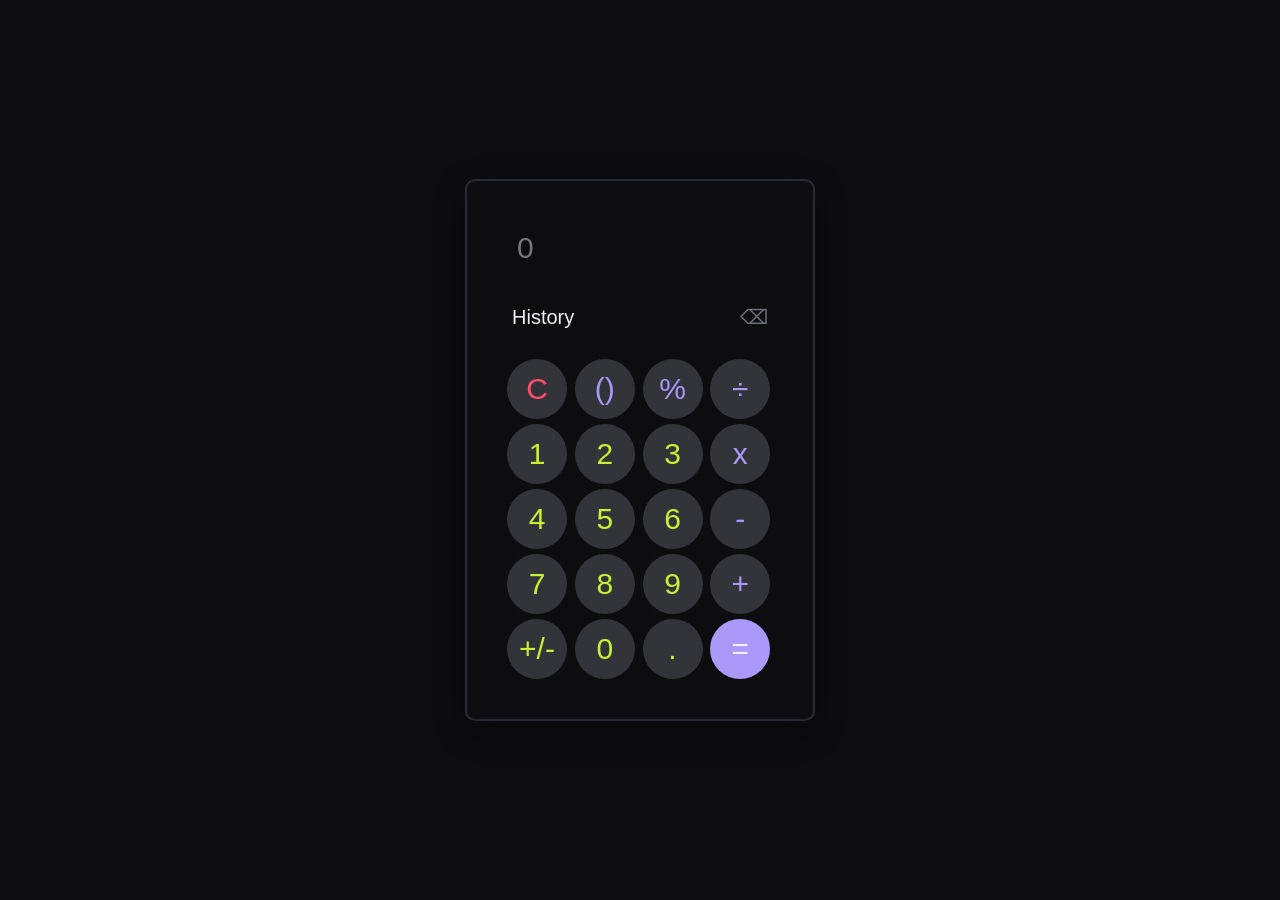
==== calculator.html @ f1907c8a "first commit" ====
<!DOCTYPE html>
<html>
<head>
    <title>Calculator</title>
</head>
<style>
*,*::before, *::after {
  box-sizing: border-box;
  margin: 0;
  padding: 0;
}
:root {
  --bg:        #0D0D0F;
  --surface:   #16161A;
  --surface2:  #1E1E24;
  --border:    #2A2A35;
  --accent:    #C8F135;
  --accent2:   #ab99fa;
  --text:      #F0F0F5;
  --muted:     #33333a;
  --del:       #FF4D6D;
}
body {
  font-family: 'Syne', sans-serif;
  background: var(--bg);
  color: var(--text);
  min-height: 100vh;
  display:flex;
  justify-content:center;
  align-items:center;
}
.Calculator{
    display: flex;
    justify-content: center;
    flex-direction: column;
    border-radius: 10px;
    border: 2px solid var(--border);
    width:350px;
    padding:30px;
    box-shadow:0 10px 30px rgba(0,0,0,0.4);
    transition:0.3s;
}
.Calculator:hover{
    transform:translateY(-2px);
}
.numbtn{
    display: grid;
    grid-template-columns:repeat(4,1fr);
    padding: 10px;
    width:100%;
    gap: 5px;
}
.numbtn button{
    width:60px;
    height:60px;
    border-radius:50%;
    border: none;
    transition:0.2s;
    cursor:pointer;
    background: var(--muted);
    color:var(--accent);
    font-size:30px;
}
.numbtn button:hover{
    transform:translateY(-3px);
    background:var(--accent);
    color:black;
}
.numbtn button:active{
    transform:scale(0.95);
}
#inputBox{
    background: var(--bg);
    padding: 20px;
    border: none;
    font-size: 30px;
    color: var(--text);
    width:100%;
    transition: 0.3s;
    outline:none;
}
#inputBox:focus{
    outline:none;
    border:none;
    box-shadow:none;
}
.numbtn button:nth-child(1){
    color: var(--del);
}
.numbtn button:nth-child(2){
    color: var(--accent2);
}
.numbtn button:nth-child(3){
    color: var(--accent2);
}.numbtn button:nth-child(4){
    color: var(--accent2);
}
.numbtn button:nth-child(8){
    color: var(--accent2);
}
.numbtn button:nth-child(12){
    color: var(--accent2);
}
.numbtn button:nth-child(16){
    color: var(--accent2);
}
.numbtn button:nth-child(20){
    color: var(--text);
}
.optional{
   width:100%;
   padding:10px 0;
   display:flex;
   justify-content:space-between;
   align-items:center;
}
.optional button{
    padding:10px 15px;
    background:var(--bg);
    color:var(--text);
    border:none;
    border-radius:8px;
    cursor:pointer;
    transition:0.2s;
        font-size: 20px;

}
.optional button:hover{
    transform:translateY(-2px);
}
.delbtn:active{
    color: blue;
    transform:scale(0.95);
}
@media (max-width:500px){

    .Calculator{
        padding:15px;
    }

    .numbtn button{
        font-size:16px;
    }

    #inputBox{
        font-size:20px;
    }
}
</style>
<body>
<div class="Calculator">
    <div class="inputdiv">
        <input type="text" id="inputBox" placeholder="0">
    </div>
    <div class="optional">
        <button onclick="Historys()">History</button>
        <button onclick="Delbtn()" style = "color: #71717e;" class="delbtn">⌫</button>
    </div>
    <div class="numbtn">
        <button onclick="clearAll()" class="clear">C</button>
        <button onclick="bracketer('()')">()</button>
        <button onclick="numberinput('%')">%</button>
        <button onclick="numberinput('/')">÷</button>

        <button onclick="numberinput('1')">1</button>
        <button onclick="numberinput('2')">2</button>
        <button onclick="numberinput('3')">3</button>
        <button onclick="numberinput('*')">x</button>

        <button onclick="numberinput('4')">4</button>
        <button onclick="numberinput('5')">5</button>
        <button onclick="numberinput('6')">6</button>
        <button onclick="numberinput('-')">-</button>

        <button onclick="numberinput('7')">7</button>
        <button onclick="numberinput('8')">8</button>
        <button onclick="numberinput('9')">9</button>
        <button onclick="numberinput('+')">+</button>

        <button onclick="numberinput('+/-')">+/-</button>
        <button onclick="numberinput('0')">0</button>
        <button onclick="numberinput('.')">.</button>
        <button onclick="calculate()" style=" background:var(--accent2)">=</button>
        </div>
    </div>
<script>
let lastChar = "";
function numberinput(val){

    const inputbox = document.getElementById("inputBox");
    const input = inputbox.value;

    // OPERATOR LOGIC
    if(/[+\-*/%]/.test(val)){

        // prevent starting with + * /
        if(input === "" && val !== "-"){
            return;
        }

        // replace old operator
        if(/[+\-*/%]$/.test(input)){
            inputbox.value = input.slice(0,-1) + val;
        }
        else{
            inputbox.value = input + val;
        }

        lastChar = val;
        return;
    }

    // DECIMAL LOGIC
    if(val === "."){

        const lastOp = Math.max(
            input.lastIndexOf("+"),
            input.lastIndexOf("-"),
            input.lastIndexOf("*"),
            input.lastIndexOf("/"),
            input.lastIndexOf("%")
        );

        const currentToken = input.slice(lastOp + 1);

        // prevent multiple decimals
        if(currentToken.includes(".")){
            return;
        }

        // start decimal with 0.
        if(currentToken === ""){
            inputbox.value = input + "0.";
        }
        else{
            inputbox.value = input + ".";
        }

        lastChar = ".";
        return;
    }

    // NORMAL NUMBER
    inputbox.value = input + val;

    lastChar = val;
}

function bracketer() {
  const inputbox = document.getElementById("inputBox");
  const input = inputbox.value;
  // count open and close
  const open = (input.match(/\(/g) || []).length;
  const close = (input.match(/\)/g) || []).length;

  // if nothing or last char is operator or "(" -> insert "("
  if (input === "" || /[+\-*/%(]$/.test(input)) {
    inputbox.value = input + "(";
    return;
  }

  // if more opens than closes and last char is digit or ")" -> insert ")"
  if (open > close && /[0-9.]|\)$/.test(input.slice(-1))) {
    inputbox.value = input + ")";
    return;
  }

  // otherwise insert "("
  inputbox.value = input + "(";
}
function calculate(){

    const inputbox = document.getElementById("inputBox");
    const input = inputbox.value.trim();

    // VALIDATION
    if(!/^[0-9+\-*/().\s%]+$/.test(input) || input === ""){
        inputbox.value = "Error";
        return;
    }

    try{
        const total = eval(input);
        inputbox.value = total;
    }

    catch(e){
        inputbox.value = "Error";
    }
}
function clearAll(){
    document.getElementById("inputBox").value = "";
}
function updateDelColor(){
    const inputbox = document.getElementById("inputBox");
    const delButton = document.querySelector(".delbtn");

    if(inputbox.value.length > 0){
        delButton.style.color = "rgb(197, 22, 22)";
    } else {
        delButton.style.color = "#71717e";
    }
}
function Delbtn(){
    const inputbox = document.getElementById("inputBox");
    inputbox.value = inputbox.value.slice(0,-1);
    updateDelColor();
}
</script>

</body>
</html>
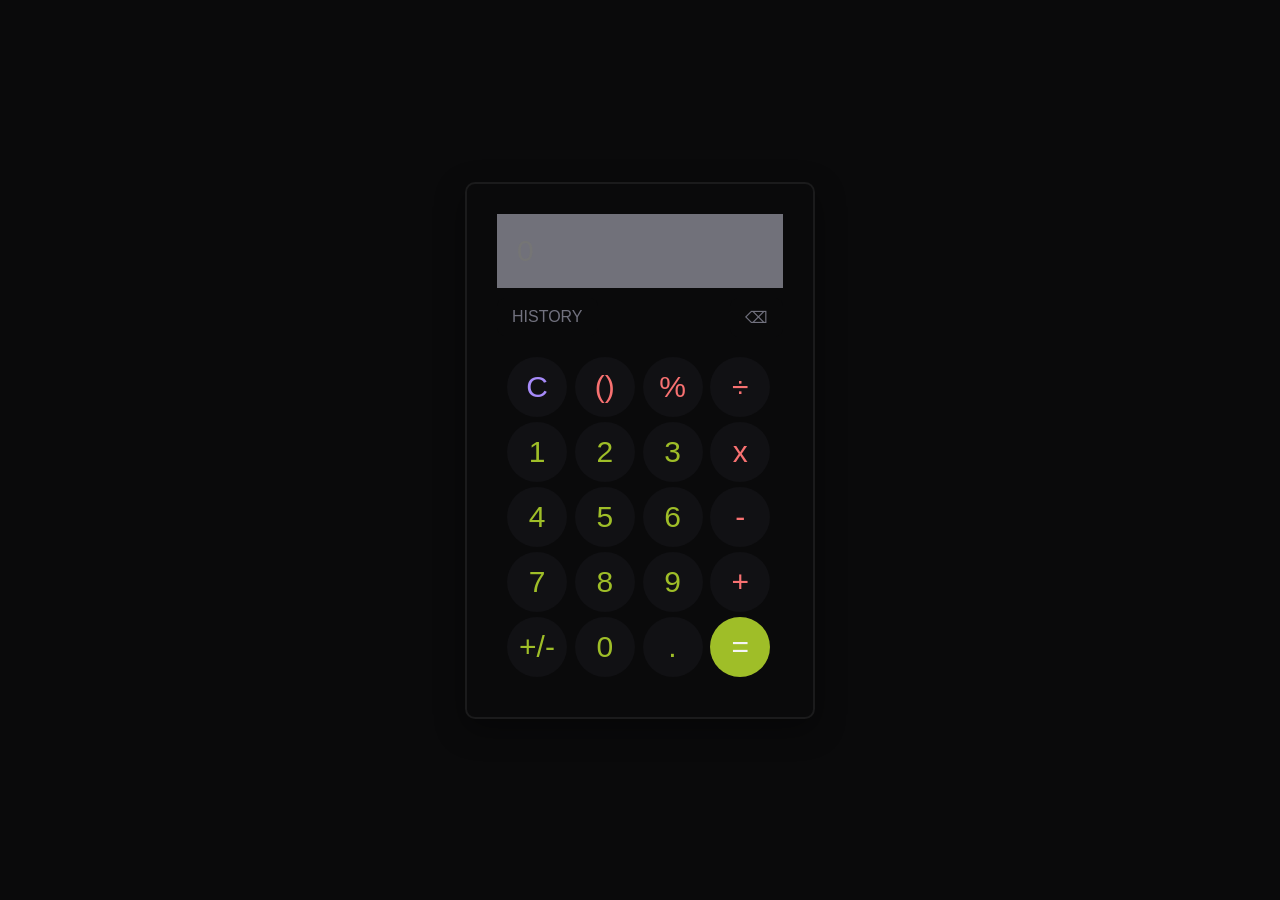
==== commit dfed7bec: "Initial commit" ====
--- a/calculator.html
+++ b/calculator.html
@@ -10,15 +10,19 @@
   padding: 0;
 }
 :root {
-  --bg:        #0D0D0F;
-  --surface:   #16161A;
-  --surface2:  #1E1E24;
-  --border:    #2A2A35;
-  --accent:    #C8F135;
-  --accent2:   #ab99fa;
-  --text:      #F0F0F5;
-  --muted:     #33333a;
-  --del:       #FF4D6D;
+  --bg: #0a0a0b;
+  --panel: #111114;
+  --surface: #18181d;
+  --surface2: #222228;
+  --border: rgba(255,255,255,0.07);
+  --border-hi: rgba(255,255,255,0.14);
+  --lime: #c8f135;
+  --lime-dim: #9fbe28;
+  --violet: #a78bfa;
+  --red: #f87171;
+  --text: #f4f4f5;
+  --muted: #71717a;
+  --dim: #3f3f46;
 }
 body {
   font-family: 'Syne', sans-serif;
@@ -57,20 +61,23 @@
     border: none;
     transition:0.2s;
     cursor:pointer;
-    background: var(--muted);
-    color:var(--accent);
+    background: var(--panel);
+    color:var(--lime-dim);
     font-size:30px;
 }
 .numbtn button:hover{
     transform:translateY(-3px);
-    background:var(--accent);
-    color:black;
+    color:var(--text);
+}
+.history:hover{
+    color: white;
+    background-color: var(--surface2);
 }
 .numbtn button:active{
     transform:scale(0.95);
 }
 #inputBox{
-    background: var(--bg);
+    background: var(--muted);
     padding: 20px;
     border: none;
     font-size: 30px;
@@ -85,27 +92,28 @@
     box-shadow:none;
 }
 .numbtn button:nth-child(1){
-    color: var(--del);
+    color: var(--violet);
 }
 .numbtn button:nth-child(2){
-    color: var(--accent2);
+    color: var(--red);
 }
 .numbtn button:nth-child(3){
-    color: var(--accent2);
+    color: var(--red);
 }.numbtn button:nth-child(4){
-    color: var(--accent2);
+    color: var(--red);
 }
 .numbtn button:nth-child(8){
-    color: var(--accent2);
+    color: var(--red);
 }
 .numbtn button:nth-child(12){
-    color: var(--accent2);
+    color: var(--red);
 }
 .numbtn button:nth-child(16){
-    color: var(--accent2);
+    color: var(--red);
 }
 .numbtn button:nth-child(20){
     color: var(--text);
+    background: var(--lime-dim);
 }
 .optional{
    width:100%;
@@ -122,15 +130,24 @@
     border-radius:8px;
     cursor:pointer;
     transition:0.2s;
-        font-size: 20px;
-
+    font-size: 16px;
 }
 .optional button:hover{
     transform:translateY(-2px);
 }
-.delbtn:active{
-    color: blue;
-    transform:scale(0.95);
+#historyPanel{
+    background: var(--surface);
+    padding:15px;
+    border-radius:10px;
+    margin-bottom:10px;
+    max-height:150px;
+    overflow-y:auto;
+}
+
+#historyPanel div{
+    padding:8px;
+    border-bottom:1px solid var(--border);
+    color: var(--text);
 }
 @media (max-width:500px){
 
@@ -145,15 +162,19 @@
     #inputBox{
         font-size:20px;
     }
+}
+.delbtn:hover{
+    background: var(--del);
 }
 </style>
 <body>
 <div class="Calculator">
+    <div id="historyPanel" style="display:none;"></div>
     <div class="inputdiv">
         <input type="text" id="inputBox" placeholder="0">
     </div>
     <div class="optional">
-        <button onclick="Historys()">History</button>
+        <button onclick="Historys()" style = "color: #71717e;" class="history">HISTORY</button>
         <button onclick="Delbtn()" style = "color: #71717e;" class="delbtn">⌫</button>
     </div>
     <div class="numbtn">
@@ -180,10 +201,11 @@
         <button onclick="numberinput('+/-')">+/-</button>
         <button onclick="numberinput('0')">0</button>
         <button onclick="numberinput('.')">.</button>
-        <button onclick="calculate()" style=" background:var(--accent2)">=</button>
+        <button onclick="calculate()">=</button>
         </div>
     </div>
 <script>
+let historyArray = JSON.parse(localStorage.getItem("calcHistory")) || [];
 let lastChar = "";
 function numberinput(val){
 
@@ -244,6 +266,7 @@
     inputbox.value = input + val;
 
     lastChar = val;
+    updateDelColor();
 }
 
 function bracketer() {
@@ -281,6 +304,7 @@
 
     try{
         const total = eval(input);
+         saveHistory(input, total);
         inputbox.value = total;
     }
 
@@ -288,6 +312,34 @@
         inputbox.value = "Error";
     }
 }
+window.addEventListener('keydown', function(e) {
+  const key = e.key;
+  if ((/^[0-9]$/).test(key)) {
+    numberinput(key);
+    e.preventDefault();
+  } else if (key === '.') {
+    numberinput('.');
+    e.preventDefault();
+  } else if (key === '+' || key === '-' || key === '*' || key === '/') {
+    numberinput(key);
+    e.preventDefault();
+  } else if (key === 'Enter') {
+    calculate();
+    e.preventDefault();
+  } else if (key === 'Backspace') {
+    Delbtn();
+    e.preventDefault();
+  } else if (key === 'Escape') {
+    clearAll();
+  } else if (key === '%') {
+    numberinput('%');
+    e.preventDefault();
+  } else if (key === '(' || key === ')') {
+    // use bracketer to keep logic consistent; insert directly if you prefer
+    bracketer();
+    e.preventDefault();
+  }
+});
 function clearAll(){
     document.getElementById("inputBox").value = "";
 }
@@ -306,6 +358,34 @@
     inputbox.value = inputbox.value.slice(0,-1);
     updateDelColor();
 }
+function Historys() {
+    const panel = document.getElementById("historyPanel");
+
+    if(panel.style.display === "none"){
+        panel.style.display = "block";
+    }
+    else{
+        panel.style.display = "none";
+    }
+}
+function saveHistory(expr, result){
+    historyArray.unshift({expr, result});
+    localStorage.setItem("calcHistory", JSON.stringify(historyArray));
+    renderHistory();
+}
+function renderHistory() {
+    const panel = document.getElementById("historyPanel");
+
+    if(historyArray.length === 0){
+        panel.innerHTML = "<div>No History</div>";
+        return;
+    }
+
+    panel.innerHTML = historyArray
+        .map(item => `<div>${item.expr} = ${item.result}</div>`)
+        .join("");
+}
+renderHistory();
 </script>
 
 </body>
